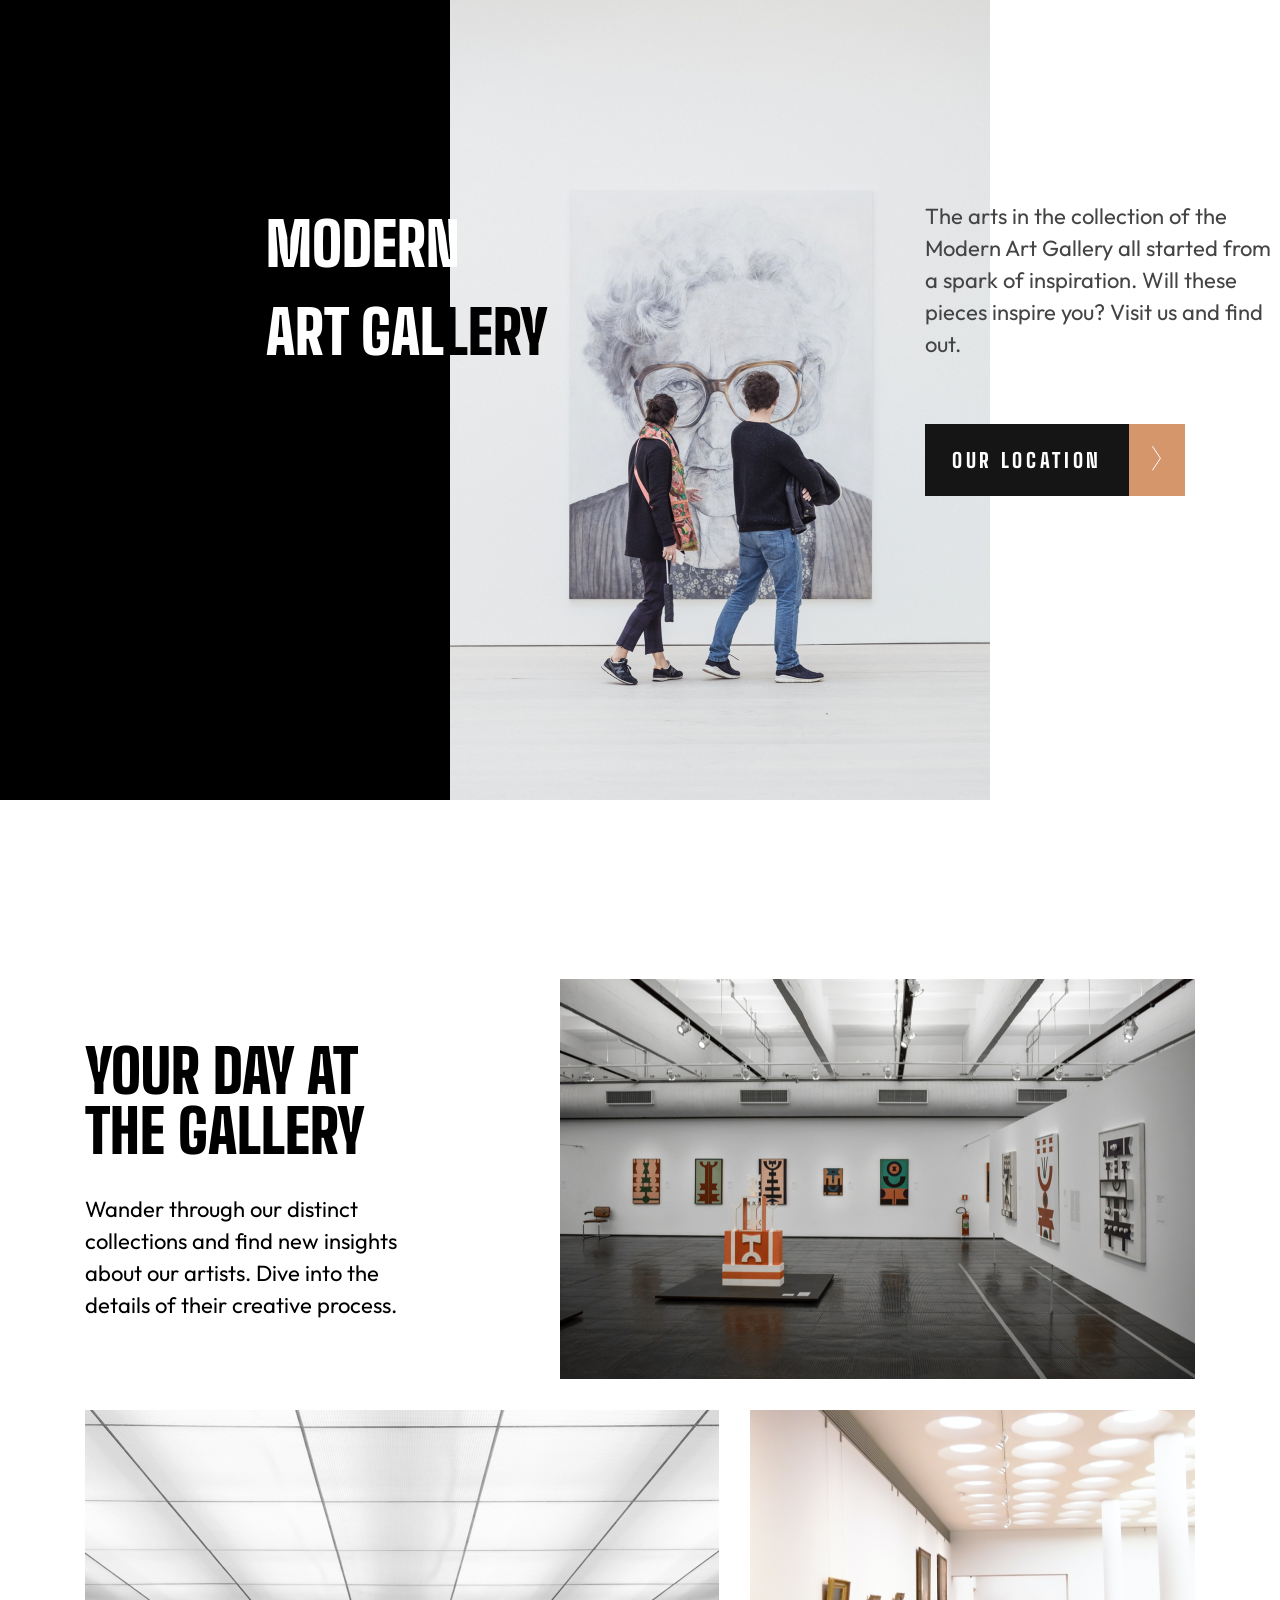
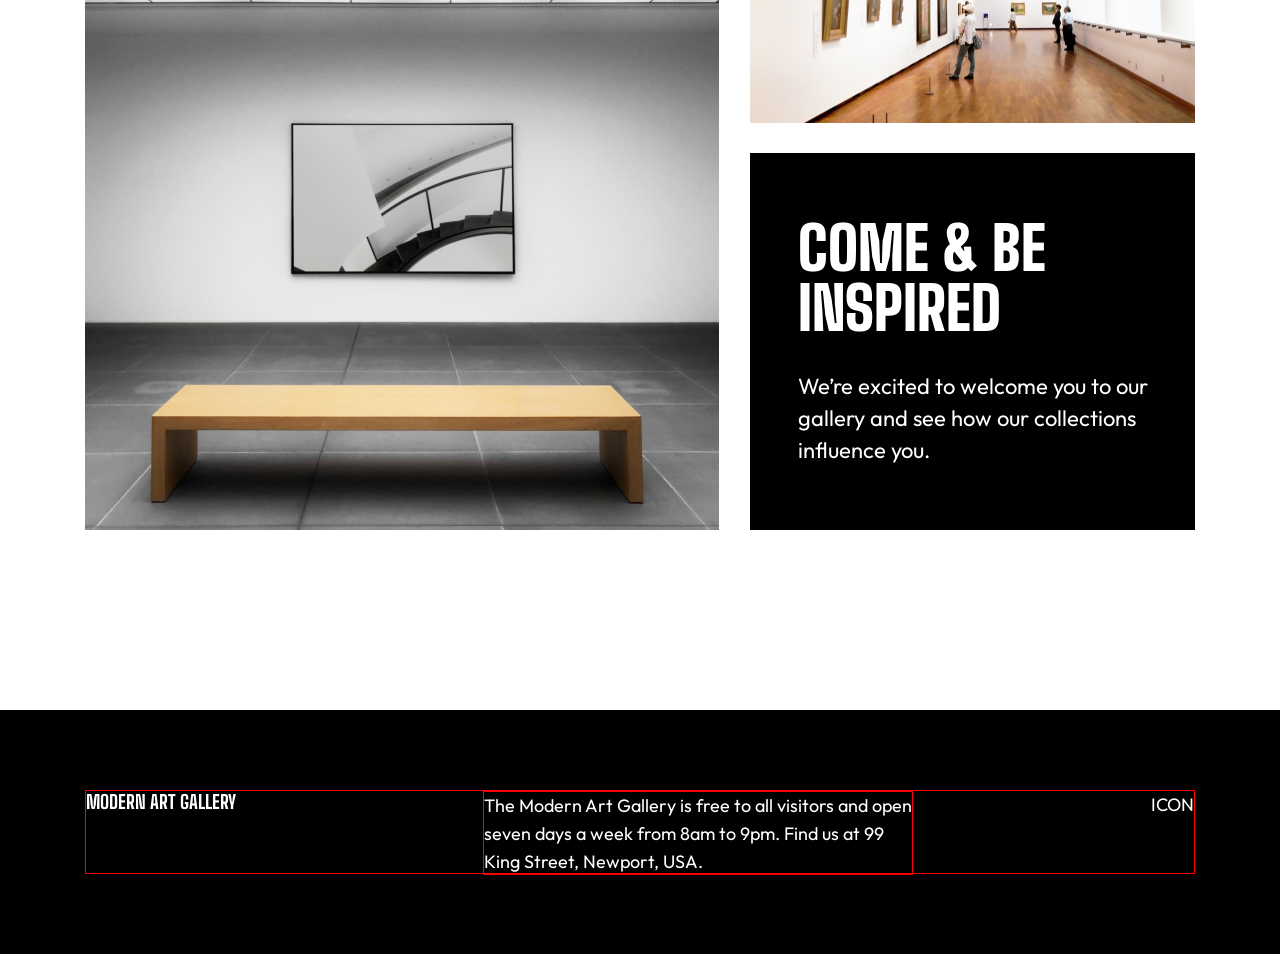
==== index.html @ 7ea16a3d "art-gallery" ====
<!DOCTYPE html>
<html lang="en">
  <head>
    <meta charset="UTF-8" />
    <meta name="viewport" content="width=device-width, initial-scale=1.0" />
    <link rel="stylesheet" href="style.css" />
    <title>Art Gallery</title>
  </head>
  <body>
    <section class="box">
      <div class="black_box"></div>
      <div class="header">
        <h1 class="header_text">
          MODERN <br />
          ART GAL<span>LERY</span>
        </h1>
        <div class="sub_header">
          <p class="sub_text">
            The arts in the collection of the Modern Art Gallery all started
            from a spark of inspiration. Will these pieces inspire you? Visit us
            and find out.
          </p>
          <div class="button_box">
            <a href="./pages/page2.html"
              ><button class="link">OUR LOCATION</button></a
            >
            <a href="./pages/page2.html"
              ><button class="locator">
                <img src="./icons/path.svg" alt="icon" /></button
            ></a>
          </div>
        </div>
      </div>
      <div>
        <img class="first_painting" src="/images/Photo.png" alt="painting" />
      </div>
    </section>
    <section class="box_2">
      <div class="middle_text_box">
        <div class="middle_text">
          <h2>Your Day at the Gallery</h2>
          <p>
            Wander through our distinct collections and find new insights about
            our artists. Dive into the details of their creative process.
          </p>
        </div>
        <div>
          <img class="middle_photo" src="./images/Photo1.png" alt="gallery" />
        </div>
      </div>
      <div class="pre_footer">
        <div class="chair_box">
          <img class="painting_2" src="./images/Photo2.png" alt="painting" />
        </div>
        <div class="photo_text">
          <div>
            <img class="ph_photo" src="./images/Photo3.png" alt="gallery" />
          </div>
          <div class="ph_text">
            <div><h2>COME & BE INSPIRED</h2></div>
            <div>
              <p>
                We’re excited to welcome you to our gallery and see how our
                collections influence you.
              </p>
            </div>
          </div>
        </div>
      </div>
    </section>
    <footer class="footer_container">
      <div class="ending">
        <div><h3>MODERN ART GALLERY</h3></div>
        <div class="location">
          <p>
            The Modern Art Gallery is free to all visitors and open seven days a
            week from 8am to 9pm. Find us at 99 King Street, Newport, USA.
          </p>
        </div>
        <div><p>ICON</p></div>
      </div>
    </footer>
  </body>
</html>
---- style.css ----
@import url("https://fonts.googleapis.com/css2?family=Big+Shoulders:opsz,wght@10..72,100..900&display=swap");
@import url("https://fonts.googleapis.com/css2?family=Outfit:wght@100..900&display=swap");

* {
  margin: 0;
  box-sizing: border-box;
}

.box {
  display: flex;
  max-width: 1275px;
  height: 800px;
  position: relative;
}

.black_box {
  width: 450px;
  height: 800px;
  background-color: black;
}

.first_painting {
  max-width: 540px;
  height: 800px;
  left: 450px;
}

.header {
  display: flex;
  position: absolute;
  justify-content: space-between;
  width: 1075px;
  left: 200px;
  top: 200px;
}

.header_text {
  font-family: "Big Shoulders", sans-serif;
  font-weight: 900;
  font-style: Black;
  font-size: 60px;
  line-height: 88px;
  letter-spacing: 0px;
  text-transform: uppercase;
  color: white;
  padding-left: 66px;
}

span {
  color: black;
}

.sub_header {
  display: flex;
  flex-direction: column;
  gap: 64px;
}

.sub_text {
  font-family: "Outfit", sans-serif;
  font-weight: 400;
  font-style: Light;
  font-size: 22px;
  line-height: 32px;
  letter-spacing: 0px;
  color: rgba(68, 68, 68, 1);
  width: 350px;
  height: 160px;
}

.link {
  width: 204px;
  height: 72px;
  font-family: "Big Shoulders", sans-serif;
  font-weight: 800;
  font-size: 20px;
  line-height: 100%;
  letter-spacing: 3.64px;
  background-color: rgba(21, 21, 21, 1);
  color: white;
  border: none;
}

.button_box {
  display: flex;
}

.locator {
  width: 56px;
  height: 72px;
  background-color: rgba(213, 150, 108, 1);
  border: none;
}

.box_2 {
  max-width: 1110px;
  height: 1150px;
  margin-left: auto;
  margin-right: auto;
  margin-top: 180px;
  display: flex;
  flex-direction: column;
  justify-content: space-between;
}

.middle_text_box {
  display: flex;
  justify-content: space-between;
  height: 401px;
  align-items: center;
  width: 100%;
}

.middle_text {
  display: flex;
  flex-direction: column;
  width: 350px;
  height: 280px;
  justify-content: space-between;
}

.middle_text > h2 {
  font-family: "Big Shoulders";
  font-weight: 900;
  font-style: Black;
  font-size: 60px;
  line-height: 60px;
  letter-spacing: 0px;
  text-transform: uppercase;
}

.middle_text > p {
  width: 350px;
  height: 128px;
  font-family: "Outfit", sans-serif;
  font-weight: 400;
  font-style: Light;
  font-size: 22px;
  line-height: 32px;
  letter-spacing: 0px;
}

.middle_photo {
  max-width: 635px;
  height: 400px;
}

.pre_footer {
  max-width: 1110px;
  height: 720px;
  display: flex;
  justify-content: space-between;
}

.painting_2 {
  width: 635px;
  height: 720px;
}

.photo_text {
  display: flex;
  flex-direction: column;
  justify-content: space-between;
}

.ph_photo {
  width: 445px;
  height: 313px;
}

.ph_text {
  display: flex;
  flex-direction: column;
  width: 445px;
  height: 377px;
  justify-content: center;
  align-items: center;
  gap: 32px;
  background-color: black;
}

.ph_text > div {
  width: 350px;
}

.ph_text > div > h2 {
  font-family: "Big Shoulders";
  font-weight: 900;
  font-style: Black;
  font-size: 60px;
  line-height: 60px;
  letter-spacing: 0px;
  text-transform: uppercase;
  color: white;
}

.ph_text > div > p {
  font-family: "Outfit";
  font-weight: 400;
  font-style: Light;
  font-size: 22px;
  line-height: 32px;
  letter-spacing: 0px;
  color: white;
}

.footer_container {
  display: flex;
  justify-content: center;
  align-items: center;
  width: 100%;
  height: 244px;
  margin-top: 180px;
  background-color: black;
}

.ending {
  display: flex;
  max-width: 1110px;
  width: 100%;
  height: 84px;
  border: 1px solid red;
  justify-content: space-between;
  background-color: black;
}

.ending > div > h3 {
  font-family: "Big Shoulders";
  width: 159.57235717773438px;
  height: 58px;
  color: white;
}

.ending > div > p {
  font-family: "Outfit";
  font-weight: 400;
  font-size: 18px;
  line-height: 28px;
  letter-spacing: 0px;
  color: white;
}

.location {
  width: 430px;
  height: 84px;
  border: 1px solid red;
}
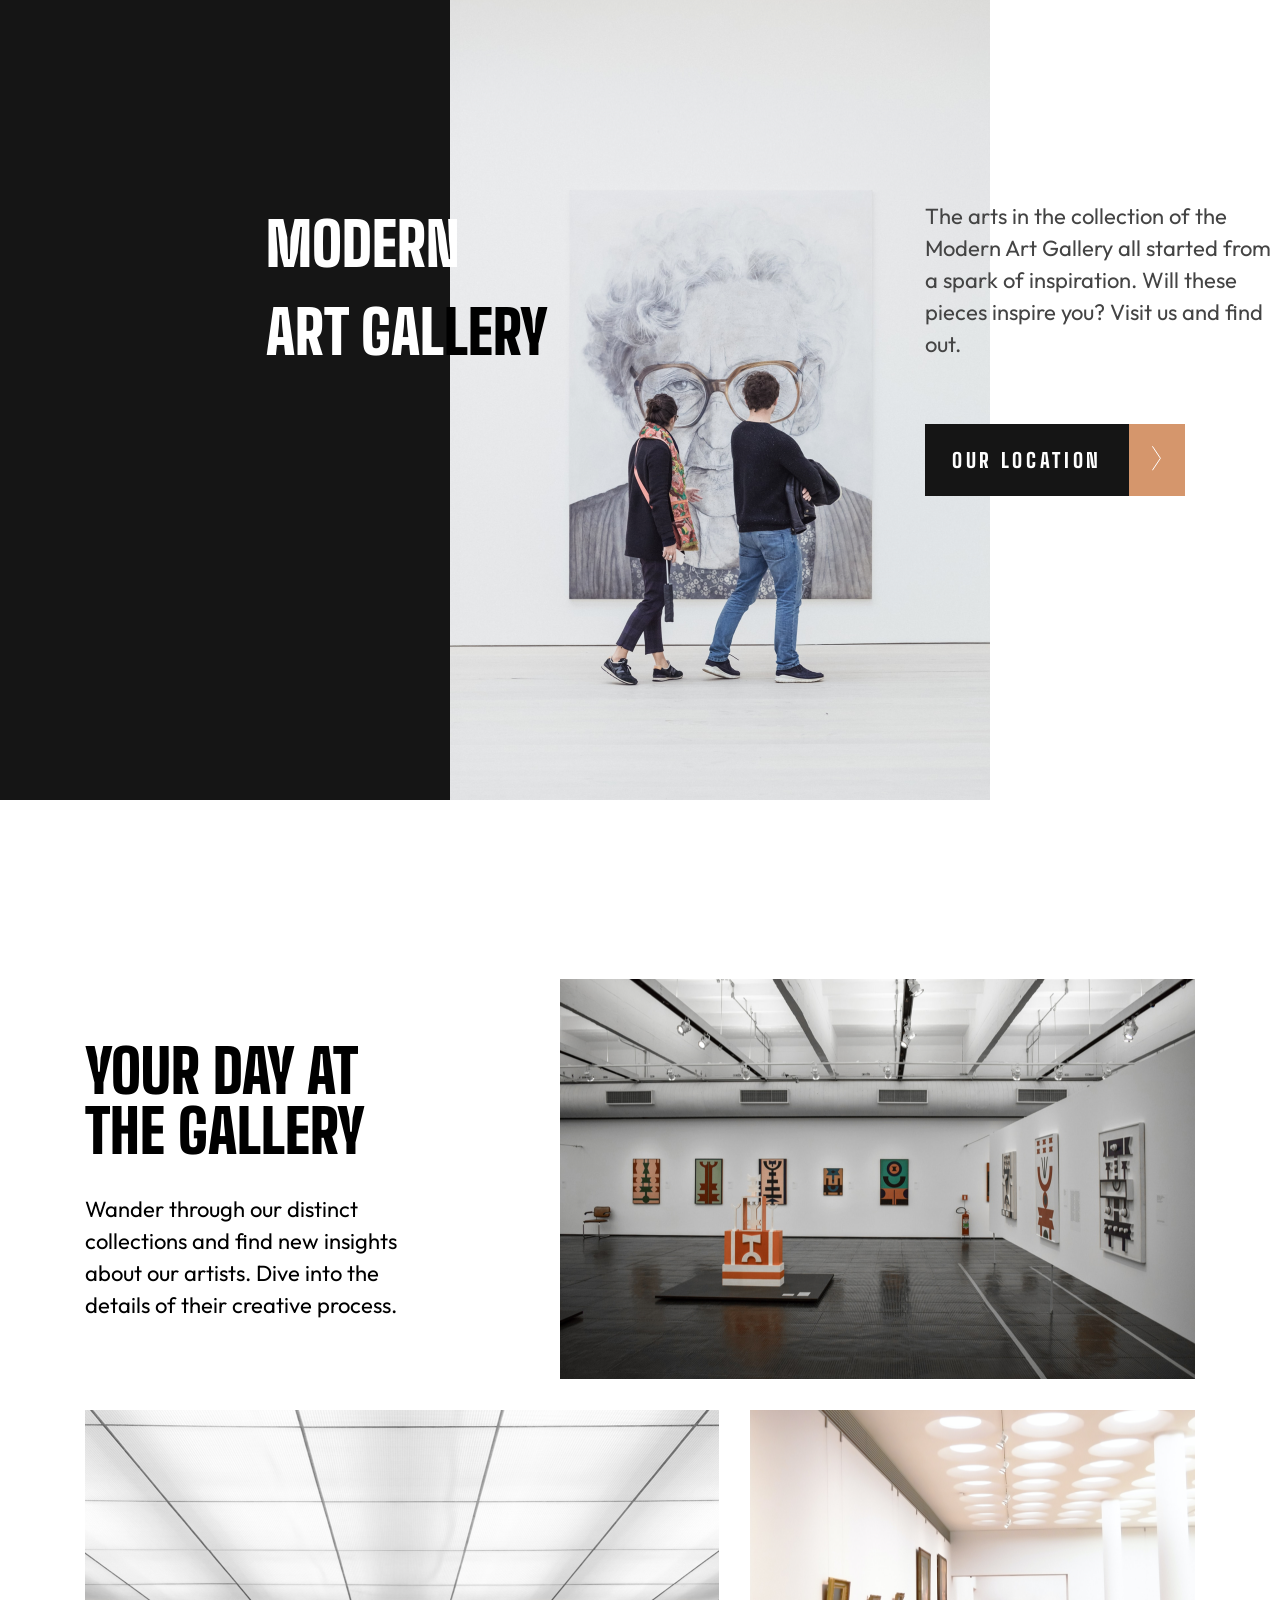
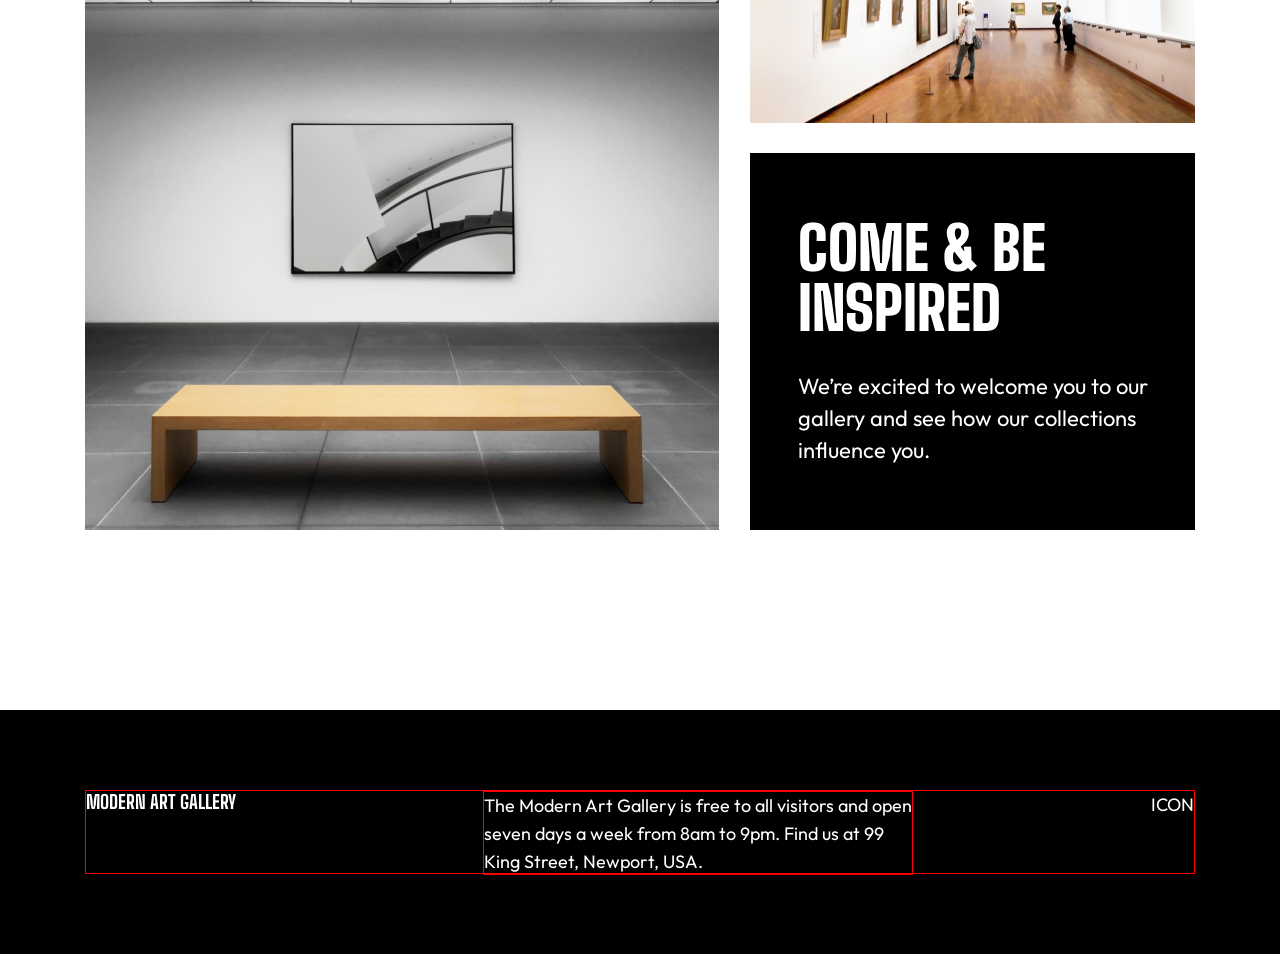
==== commit 1aee8793: "art-gallery" ====
--- a/index.html
+++ b/index.html
@@ -31,7 +31,7 @@
           </div>
         </div>
       </div>
-      <div>
+      <div class="for_image">
         <img class="first_painting" src="/images/Photo.png" alt="painting" />
       </div>
     </section>
--- a/style.css
+++ b/style.css
@@ -7,27 +7,26 @@
 }
 
 .box {
+  position: relative;
   display: flex;
   max-width: 1275px;
   height: 800px;
-  position: relative;
 }
 
 .black_box {
   width: 450px;
   height: 800px;
-  background-color: black;
+  background: rgba(21, 21, 21, 1);
 }
 
 .first_painting {
   max-width: 540px;
   height: 800px;
-  left: 450px;
 }
 
 .header {
-  display: flex;
   position: absolute;
+  display: flex;
   justify-content: space-between;
   width: 1075px;
   left: 200px;
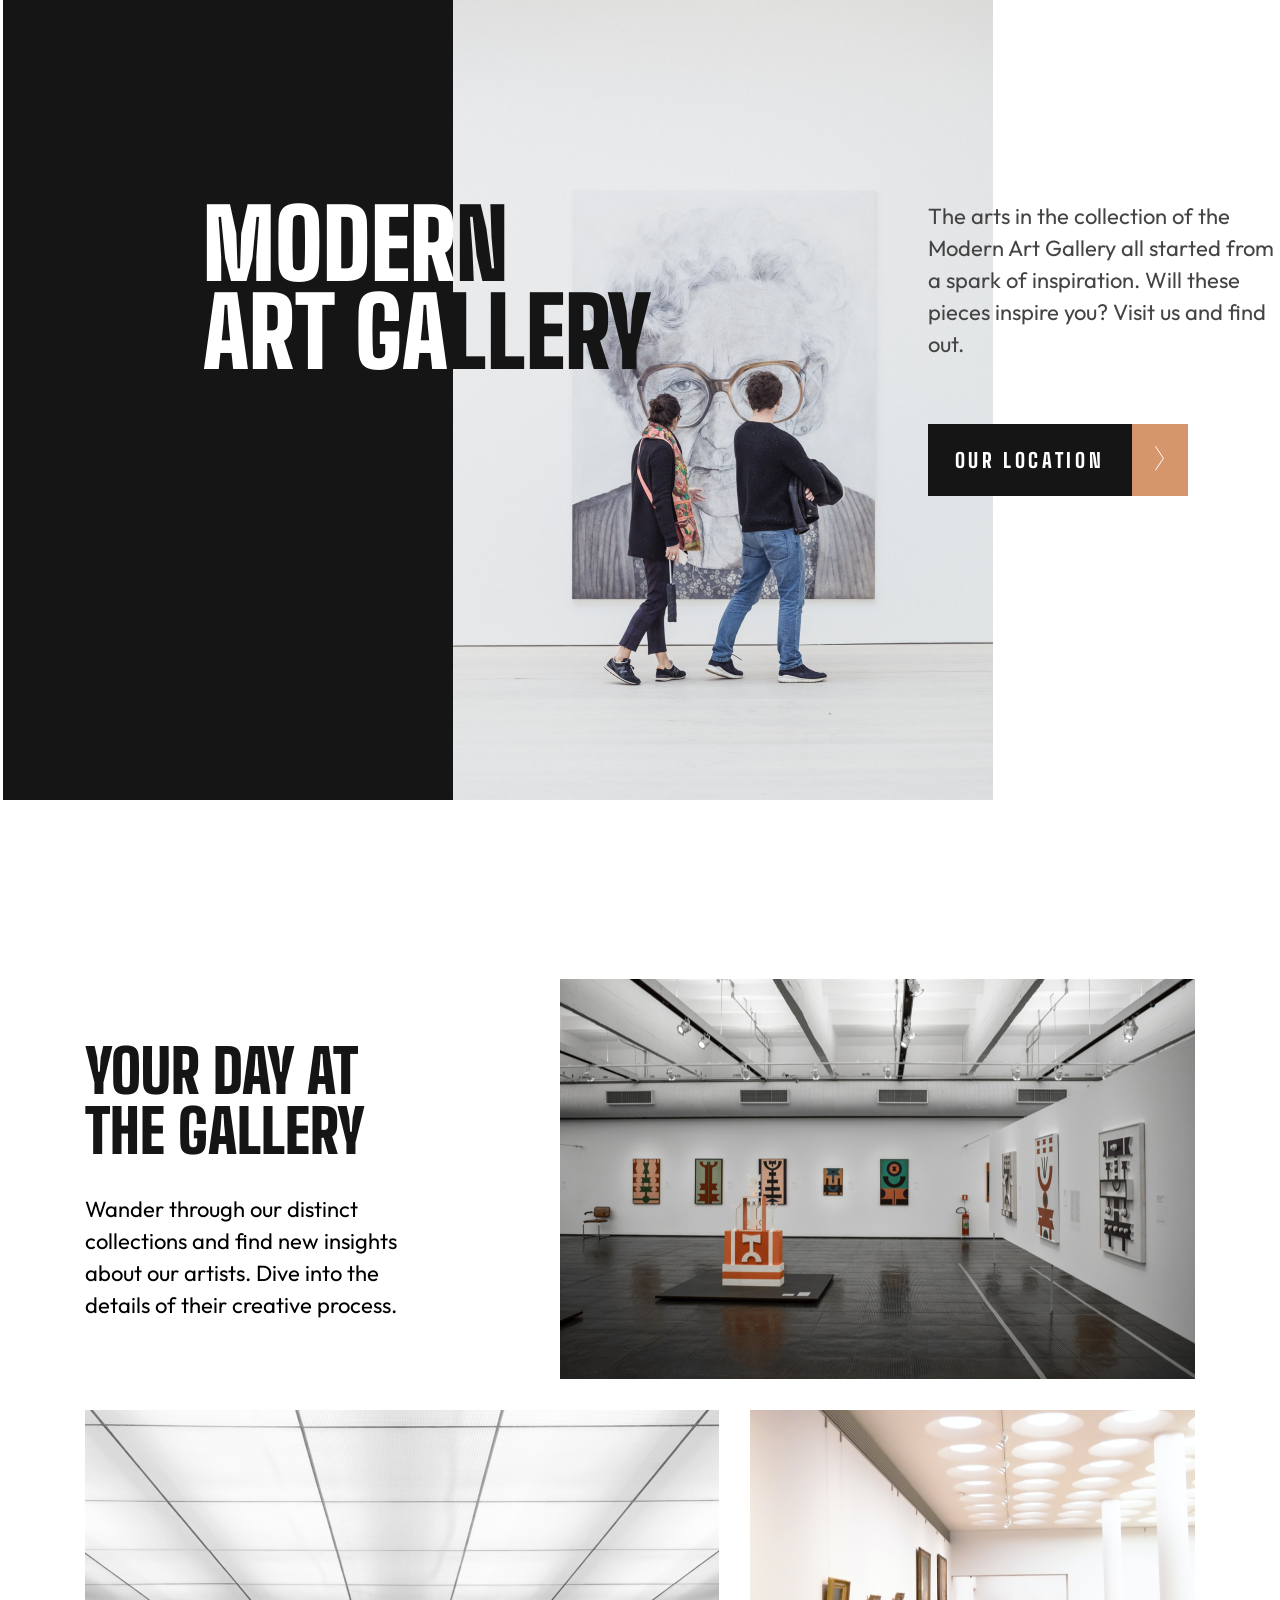
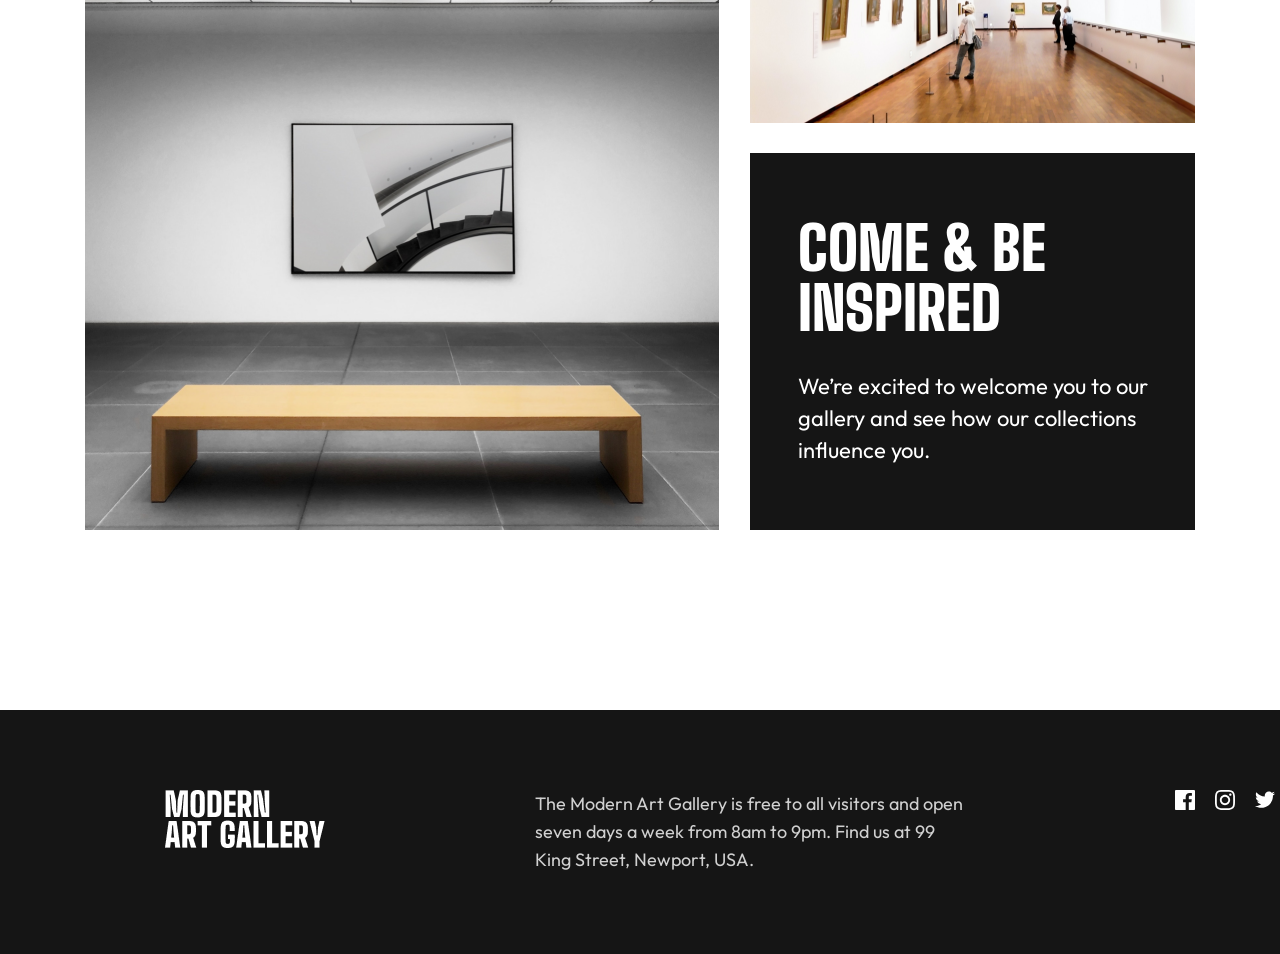
==== commit 120adc65: "Art-gallery-website" ====
--- a/index.html
+++ b/index.html
@@ -11,8 +11,8 @@
       <div class="black_box"></div>
       <div class="header">
         <h1 class="header_text">
-          MODERN <br />
-          ART GAL<span>LERY</span>
+          MODER<span>N</span> <br />
+          ART GA<span>LLERY</span>
         </h1>
         <div class="sub_header">
           <p class="sub_text">
@@ -31,7 +31,7 @@
           </div>
         </div>
       </div>
-      <div class="for_image">
+      <div>
         <img class="first_painting" src="/images/Photo.png" alt="painting" />
       </div>
     </section>
@@ -70,14 +70,20 @@
     </section>
     <footer class="footer_container">
       <div class="ending">
-        <div><h3>MODERN ART GALLERY</h3></div>
+        <div>
+          <img src="./images/MODERNARTGALLERY.png" alt="MODERNARTGALLERY" />
+        </div>
         <div class="location">
           <p>
             The Modern Art Gallery is free to all visitors and open seven days a
             week from 8am to 9pm. Find us at 99 King Street, Newport, USA.
           </p>
         </div>
-        <div><p>ICON</p></div>
+        <div class="icon_container">
+          <img class="icon" src="./icons/facebook.svg" alt="facebook icon" />
+          <img class="icon" src="./icons/instagram.svg" alt="instagram icon" />
+          <img class="icon" src="./icons/twitter.svg" alt="twitter icon" />
+        </div>
       </div>
     </footer>
   </body>
--- a/style.css
+++ b/style.css
@@ -7,26 +7,29 @@
 }
 
 .box {
-  position: relative;
   display: flex;
   max-width: 1275px;
   height: 800px;
+  position: relative;
+  margin-left: auto;
+  margin-right: auto;
 }
 
 .black_box {
   width: 450px;
   height: 800px;
-  background: rgba(21, 21, 21, 1);
+  background-color: #151515;
 }
 
 .first_painting {
   max-width: 540px;
   height: 800px;
+  left: 450px;
 }
 
 .header {
+  display: flex;
   position: absolute;
-  display: flex;
   justify-content: space-between;
   width: 1075px;
   left: 200px;
@@ -34,19 +37,18 @@
 }
 
 .header_text {
-  font-family: "Big Shoulders", sans-serif;
+  font-family: "Big Shoulders";
   font-weight: 900;
   font-style: Black;
-  font-size: 60px;
+  font-size: 96px;
   line-height: 88px;
   letter-spacing: 0px;
   text-transform: uppercase;
   color: white;
-  padding-left: 66px;
 }
 
 span {
-  color: black;
+  color: #151515;
 }
 
 .sub_header {
@@ -126,6 +128,7 @@
   line-height: 60px;
   letter-spacing: 0px;
   text-transform: uppercase;
+  color: #151515;
 }
 
 .middle_text > p {
@@ -175,7 +178,7 @@
   justify-content: center;
   align-items: center;
   gap: 32px;
-  background-color: black;
+  background-color: #151515;
 }
 
 .ph_text > div {
@@ -207,10 +210,12 @@
   display: flex;
   justify-content: center;
   align-items: center;
-  width: 100%;
+  width: 1440px;
   height: 244px;
   margin-top: 180px;
-  background-color: black;
+  background-color: #151515;
+  margin-left: auto;
+  margin-right: auto;
 }
 
 .ending {
@@ -218,9 +223,9 @@
   max-width: 1110px;
   width: 100%;
   height: 84px;
-  border: 1px solid red;
-  justify-content: space-between;
-  background-color: black;
+
+  justify-content: space-between;
+  background-color: #151515;
 }
 
 .ending > div > h3 {
@@ -236,11 +241,21 @@
   font-size: 18px;
   line-height: 28px;
   letter-spacing: 0px;
-  color: white;
+  color: rgba(255, 255, 255, 0.8);
 }
 
 .location {
   width: 430px;
   height: 84px;
-  border: 1px solid red;
-}
+}
+
+.icon_container {
+  display: flex;
+  justify-content: space-between;
+  width: 100px;
+}
+
+.icon {
+  width: 20px;
+  height: 20px;
+}
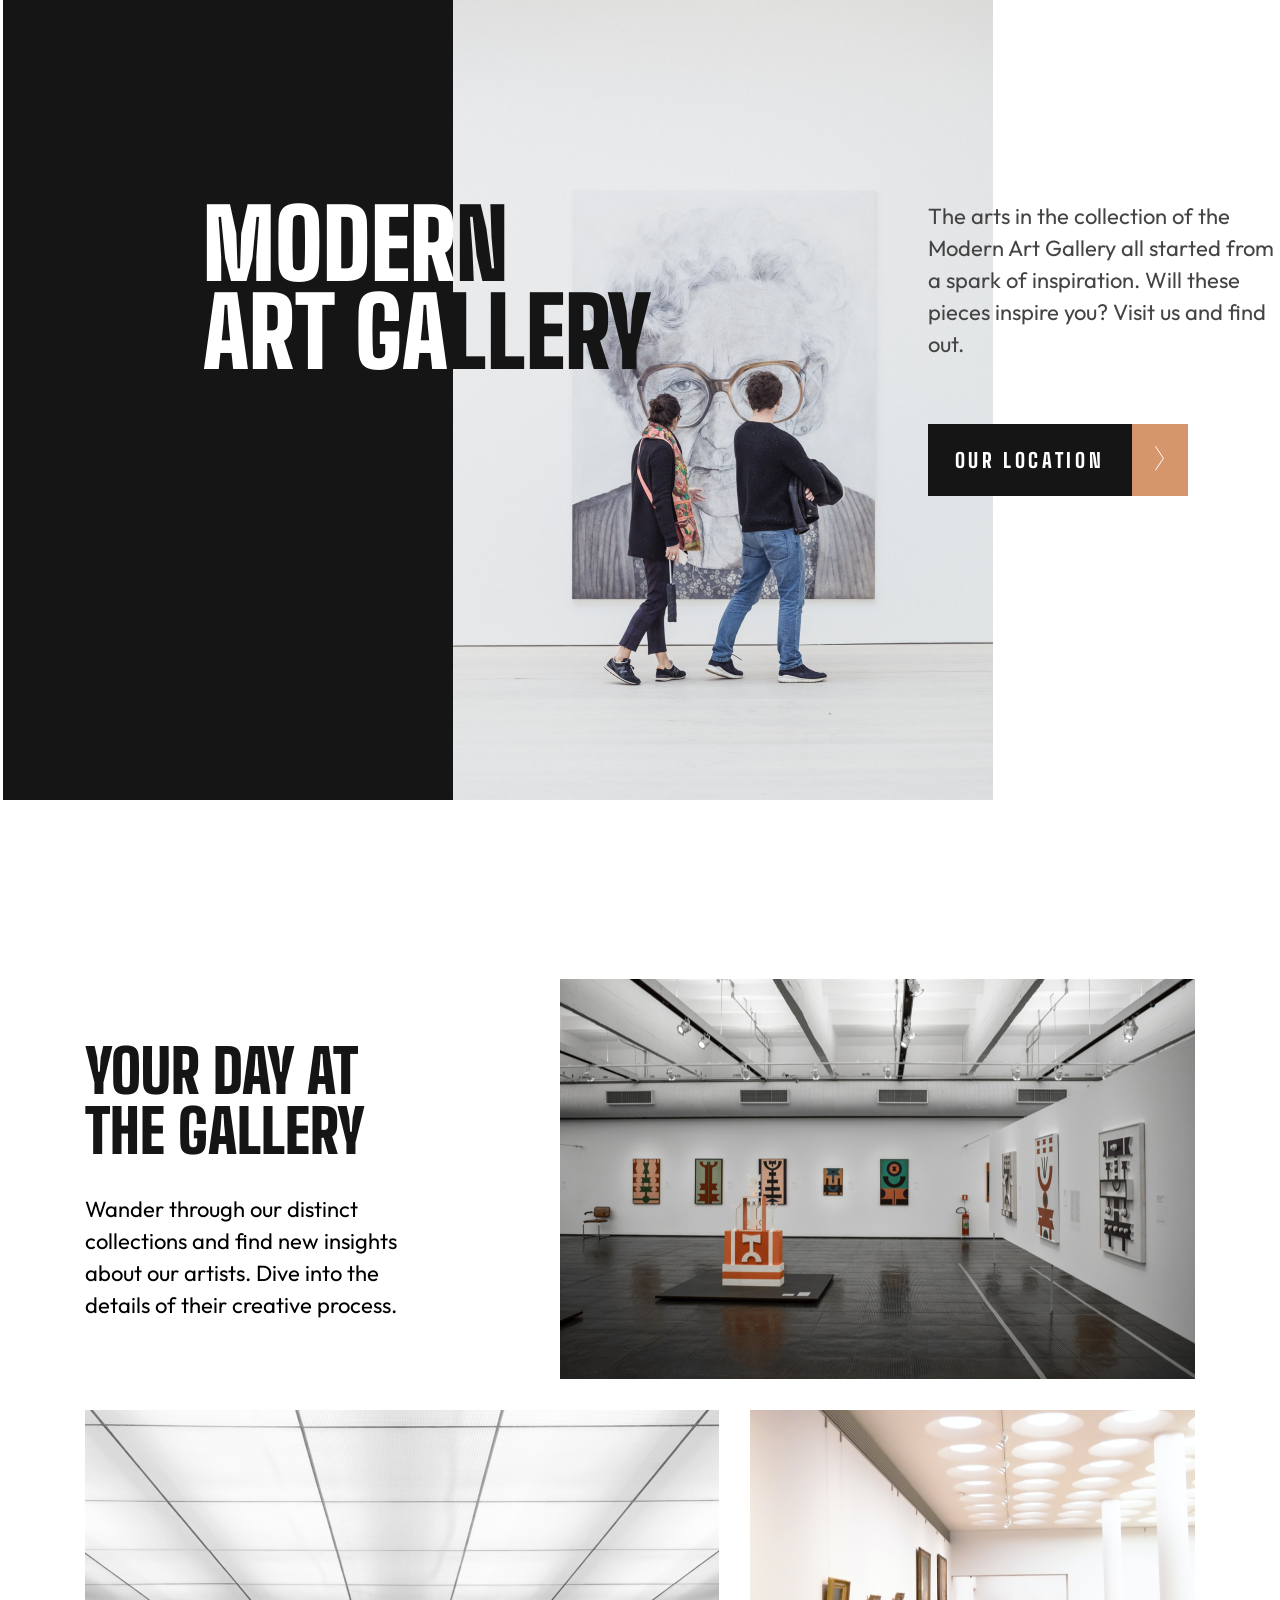
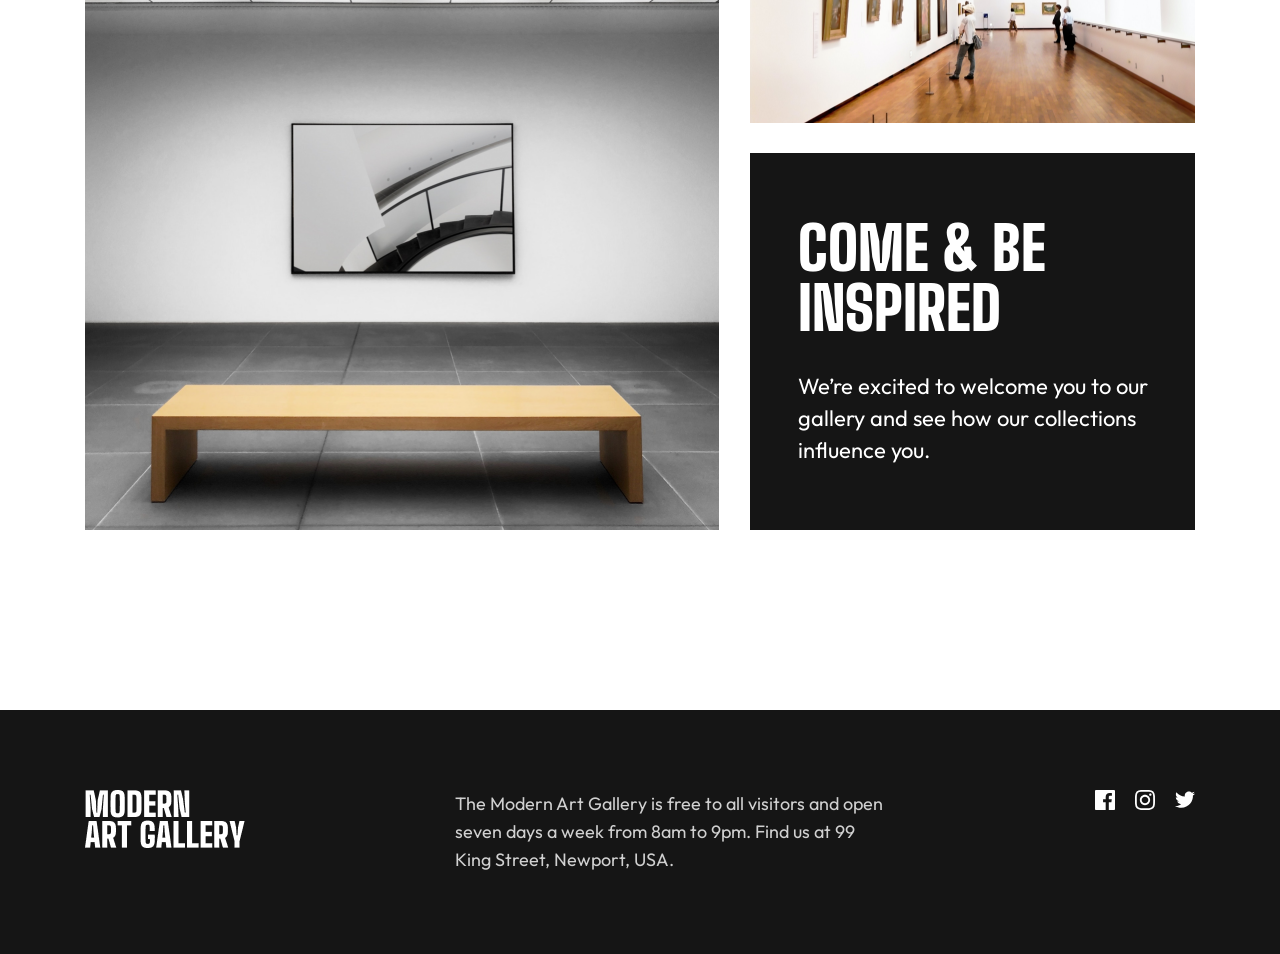
==== commit ff119367: "art-gallery-website" ====
--- a/index.html
+++ b/index.html
@@ -80,9 +80,15 @@
           </p>
         </div>
         <div class="icon_container">
-          <img class="icon" src="./icons/facebook.svg" alt="facebook icon" />
-          <img class="icon" src="./icons/instagram.svg" alt="instagram icon" />
-          <img class="icon" src="./icons/twitter.svg" alt="twitter icon" />
+          <a href="https://www.facebook.com/">
+            <img class="icon" src="./icons/facebook.svg" alt="facebook icon"
+          /></a>
+          <a href="https://www.instagram.com/">
+            <img class="icon" src="./icons/instagram.svg" alt="instagram icon"
+          /></a>
+          <a href="https://x.com/">
+            <img class="icon" src="./icons/twitter.svg" alt="twitter icon" />
+          </a>
         </div>
       </div>
     </footer>
--- a/style.css
+++ b/style.css
@@ -82,6 +82,11 @@
   border: none;
 }
 
+.link:hover {
+  background-color: rgba(213, 150, 108, 1);
+  cursor: pointer;
+}
+
 .button_box {
   display: flex;
 }
@@ -91,6 +96,11 @@
   height: 72px;
   background-color: rgba(213, 150, 108, 1);
   border: none;
+}
+
+.locator:hover {
+  background-color: rgba(21, 21, 21, 1);
+  cursor: pointer;
 }
 
 .box_2 {
@@ -210,7 +220,7 @@
   display: flex;
   justify-content: center;
   align-items: center;
-  width: 1440px;
+  max-width: 1440px;
   height: 244px;
   margin-top: 180px;
   background-color: #151515;
@@ -259,3 +269,7 @@
   width: 20px;
   height: 20px;
 }
+
+.icon:hover {
+  cursor: pointer;
+}
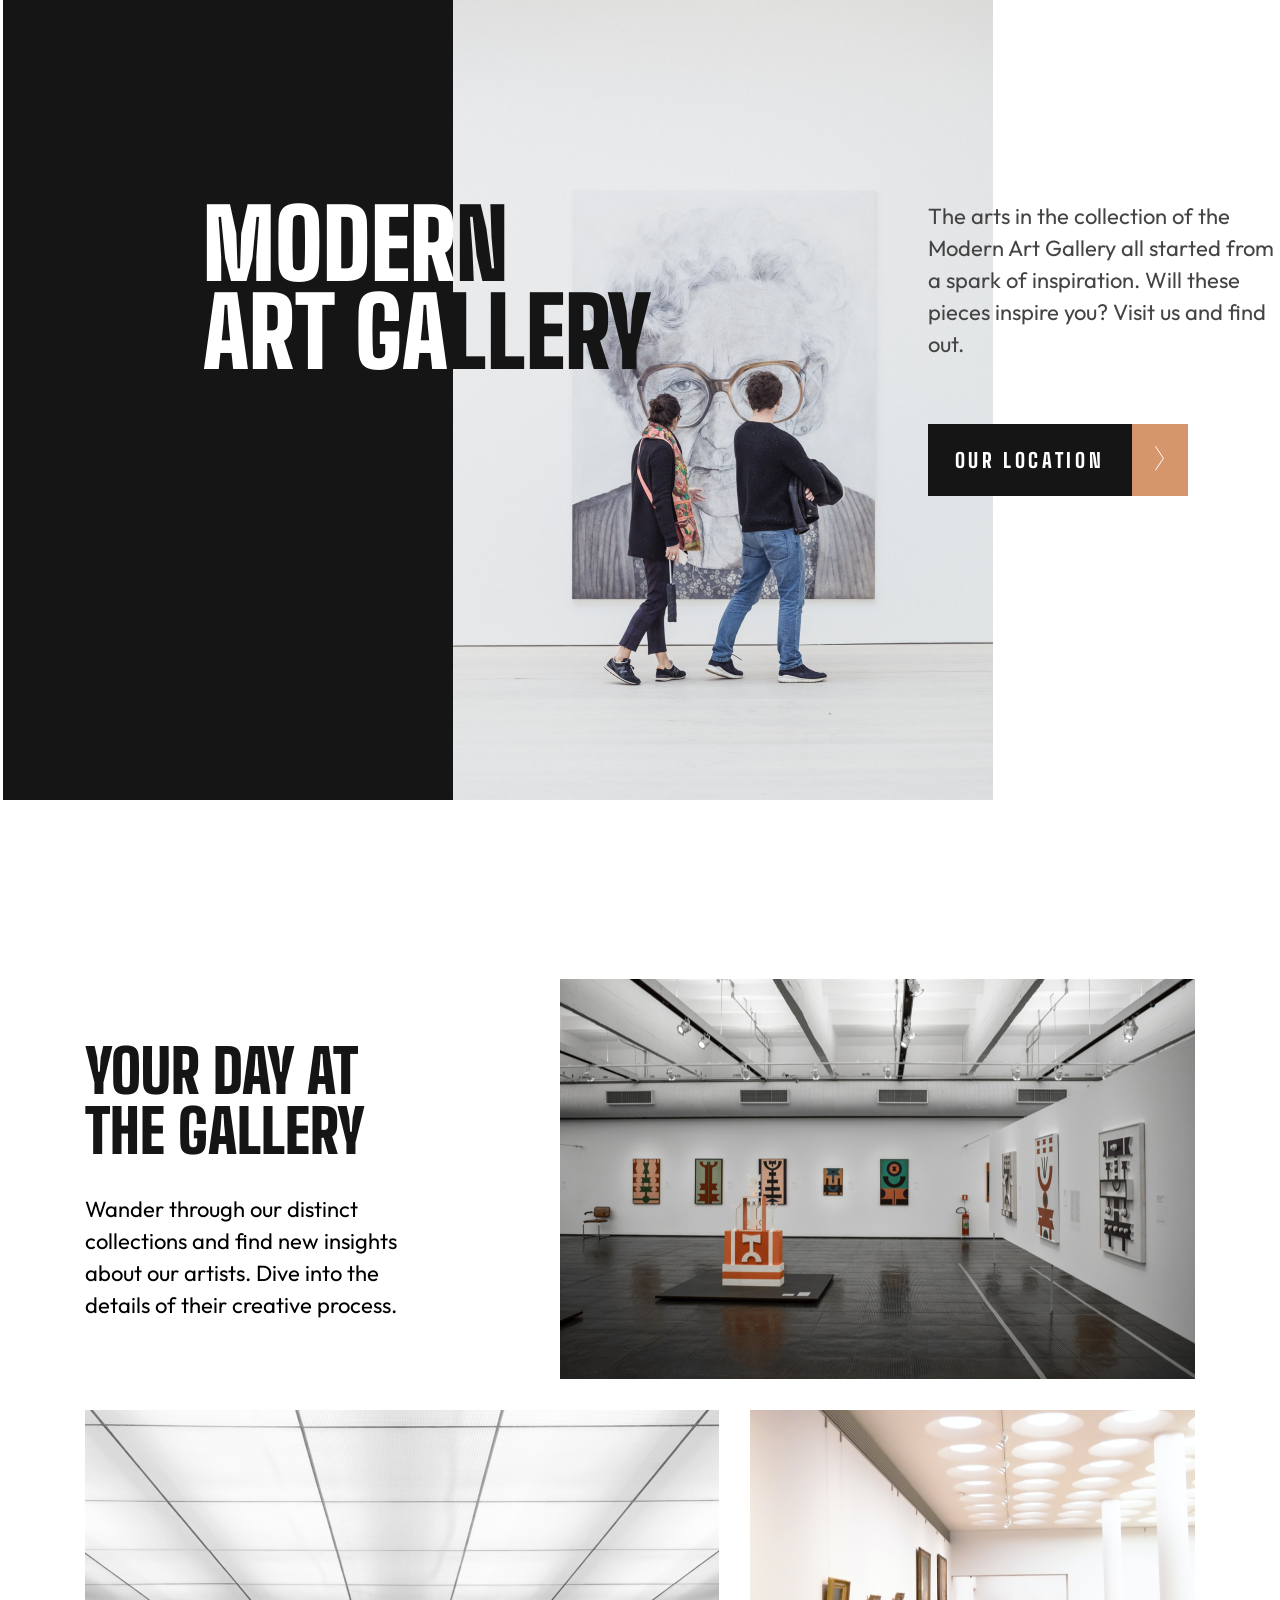
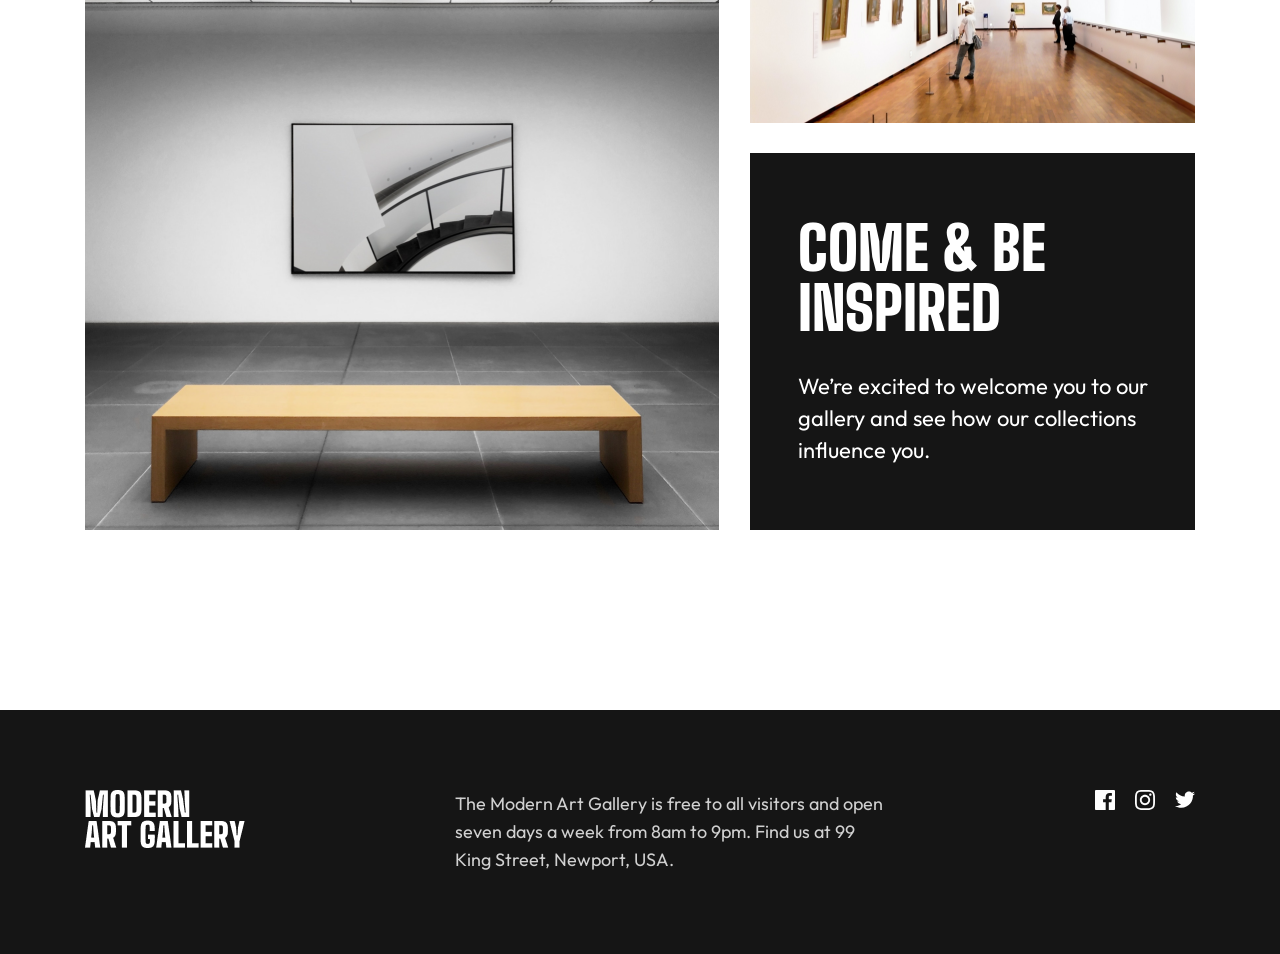
==== commit 12fb2786: "Merge branch 'main' of https://github.com/G1ga13/art-gallery-website" ====
--- a/index.html
+++ b/index.html
@@ -31,7 +31,7 @@
           </div>
         </div>
       </div>
-      <div>
+      <div class="for_image">
         <img class="first_painting" src="/images/Photo.png" alt="painting" />
       </div>
     </section>
--- a/style.css
+++ b/style.css
@@ -7,6 +7,7 @@
 }
 
 .box {
+  position: relative;
   display: flex;
   max-width: 1275px;
   height: 800px;
@@ -24,12 +25,11 @@
 .first_painting {
   max-width: 540px;
   height: 800px;
-  left: 450px;
 }
 
 .header {
-  display: flex;
   position: absolute;
+  display: flex;
   justify-content: space-between;
   width: 1075px;
   left: 200px;
@@ -268,8 +268,20 @@
 .icon {
   width: 20px;
   height: 20px;
+  filter: brightness(0) invert(1);
+  transition: 0.3s;
 }
 
 .icon:hover {
   cursor: pointer;
-}
+  filter: invert(63%) sepia(100%) saturate(500%) hue-rotate(341deg)
+    brightness(100%) contrast(70%);
+}
+
+.button_box:hover .link {
+  background-color: rgba(213, 150, 108, 1);
+}
+
+.button_box:hover .locator {
+  background-color: black;
+}
